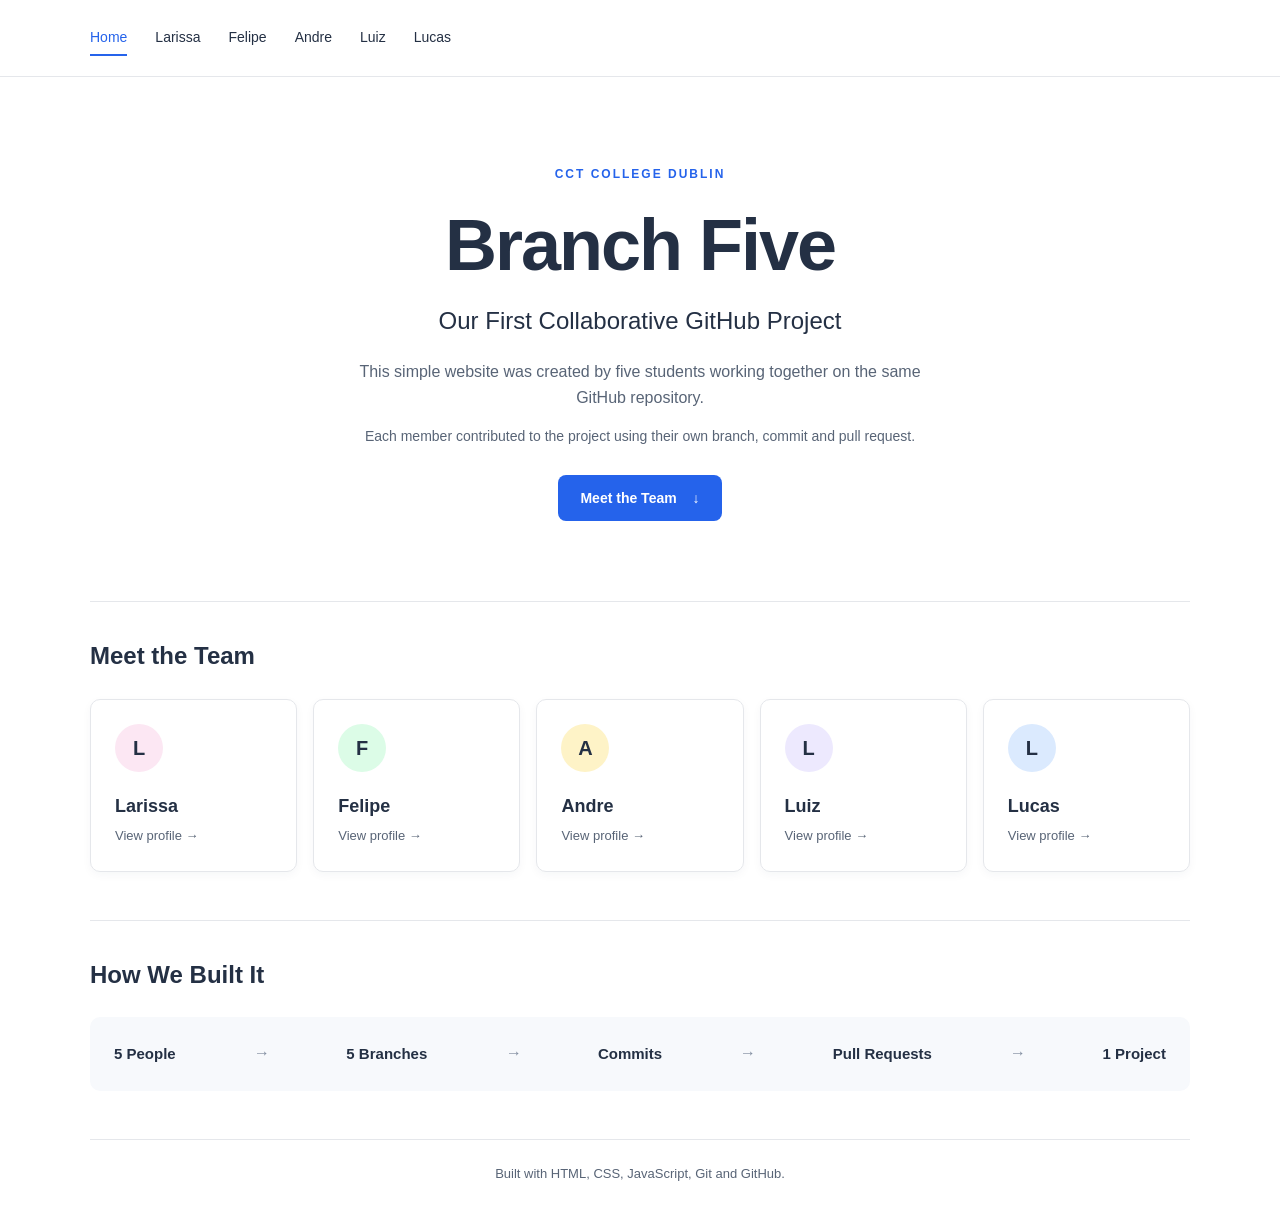
==== index.html @ 7213e7a7 "Create initial website structure" ====
<!DOCTYPE html>
<html lang="en">
<head>
    <meta charset="UTF-8">
    <meta name="viewport" content="width=device-width, initial-scale=1.0">
    <title>Branch Five | Our First Collaborative GitHub Project</title>
    <link rel="stylesheet" href="style.css">
    <script src="script.js" defer></script>
</head>
<body>
    <header>
        <nav class="container" aria-label="Main navigation">
            <a href="index.html" class="active" aria-current="page">Home</a>
            <a href="larissa.html">Larissa</a>
            <a href="felipe.html">Felipe</a>
            <a href="andre.html">Andre</a>
            <a href="luiz.html">Luiz</a>
            <a href="lucas.html">Lucas</a>
        </nav>
    </header>

    <main id="home-content">
        <section class="hero container">
            <p class="label">CCT COLLEGE DUBLIN</p>
            <h1>Branch Five</h1>
            <h2>Our First Collaborative GitHub Project</h2>
            <p>This simple website was created by five students working together on the same GitHub repository.</p>
            <p class="hero-note">Each member contributed to the project using their own branch, commit and pull request.</p>
            <a class="button" id="team-button" href="#team">Meet the Team <span aria-hidden="true">↓</span></a>
        </section>

        <section class="team-section container" id="team">
            <h2>Meet the Team</h2>
            <div class="team-cards">
                <a class="team-card" href="larissa.html">
                    <span class="initial" style="background: #FCE7F3;" aria-hidden="true">L</span>
                    <h3>Larissa</h3>
                    <p>View profile <span aria-hidden="true">→</span></p>
                </a>
                <a class="team-card" href="felipe.html">
                    <span class="initial" style="background: #DCFCE7;" aria-hidden="true">F</span>
                    <h3>Felipe</h3>
                    <p>View profile <span aria-hidden="true">→</span></p>
                </a>
                <a class="team-card" href="andre.html">
                    <span class="initial" style="background: #FEF3C7;" aria-hidden="true">A</span>
                    <h3>Andre</h3>
                    <p>View profile <span aria-hidden="true">→</span></p>
                </a>
                <a class="team-card" href="luiz.html">
                    <span class="initial" style="background: #EDE9FE;" aria-hidden="true">L</span>
                    <h3>Luiz</h3>
                    <p>View profile <span aria-hidden="true">→</span></p>
                </a>
                <a class="team-card" href="lucas.html">
                    <span class="initial" style="background: #DBEAFE;" aria-hidden="true">L</span>
                    <h3>Lucas</h3>
                    <p>View profile <span aria-hidden="true">→</span></p>
                </a>
            </div>
        </section>

        <section class="workflow container">
            <h2>How We Built It</h2>
            <div class="workflow-steps">
                <p>5 People</p>
                <span class="step-arrow" aria-hidden="true">↓</span>
                <p>5 Branches</p>
                <span class="step-arrow" aria-hidden="true">↓</span>
                <p>Commits</p>
                <span class="step-arrow" aria-hidden="true">↓</span>
                <p>Pull Requests</p>
                <span class="step-arrow" aria-hidden="true">↓</span>
                <p>1 Project</p>
            </div>
        </section>
    </main>

    <footer class="container">
        <p>Built with HTML, CSS, JavaScript, Git and GitHub.</p>
    </footer>
</body>
</html>
---- style.css ----
/* Reset */
* {
    box-sizing: border-box;
    margin: 0;
    padding: 0;
}

body {
    font-family: Arial, Helvetica, sans-serif;
    color: #243044;
    background: #ffffff;
    line-height: 1.6;
}

a {
    color: inherit;
    text-decoration: none;
}

.container {
    width: 90%;
    max-width: 1100px;
    margin: 0 auto;
}

h1, h2, h3 {
    line-height: 1.2;
}

a:focus-visible {
    outline: 3px solid #2563eb;
    outline-offset: 5px;
}

/* Navigation */
header {
    background: #ffffff;
    border-bottom: 1px solid #e5e7eb;
}

nav {
    min-height: 76px;
    display: flex;
    align-items: center;
    gap: 28px;
    flex-wrap: wrap;
    padding: 16px 0;
}

nav a {
    font-size: 14px;
    padding: 6px 0;
    border-bottom: 2px solid transparent;
    transition: color 0.2s;
}

nav a:hover, nav a.active {
    color: #2563eb;
    border-bottom-color: #2563eb;
}

/* Home */
.hero {
    padding-top: 88px;
    padding-bottom: 80px;
    max-width: 800px;
    text-align: center;
}

.label {
    font-size: 12px;
    letter-spacing: 2px;
    font-weight: bold;
    color: #2563eb;
    margin-bottom: 18px;
}

.hero h1 {
    font-size: 72px;
    letter-spacing: -2px;
    margin-bottom: 18px;
}

.hero h2 {
    font-size: 24px;
    font-weight: normal;
    margin-bottom: 24px;
}

.hero > p:not(.label) {
    max-width: 600px;
    margin-left: auto;
    margin-right: auto;
    color: #586476;
}

.hero-note {
    font-size: 14px;
    margin-top: 14px;
}

.button {
    display: inline-block;
    background: #2563eb;
    color: #ffffff;
    padding: 12px 22px;
    border-radius: 8px;
    margin-top: 28px;
    font-size: 14px;
    font-weight: bold;
    transition: background 0.2s, transform 0.2s;
}

.button span {
    margin-left: 12px;
}

.button:hover {
    background: #1d4ed8;
    transform: translateY(-2px);
}

.team-section, .workflow {
    padding-top: 40px;
    padding-bottom: 48px;
    border-top: 1px solid #e5e7eb;
}

.team-section h2, .workflow h2 {
    font-size: 24px;
    margin-bottom: 28px;
}

.workflow-steps {
    display: flex;
    align-items: center;
    justify-content: space-between;
    gap: 16px;
    padding: 24px;
    background: #f7f9fc;
    border-radius: 10px;
}

.workflow-steps p {
    font-size: 15px;
    font-weight: bold;
}

.step-arrow {
    color: #8490a2;
    transform: rotate(-90deg);
}

footer {
    border-top: 1px solid #e5e7eb;
    padding-top: 24px;
    padding-bottom: 24px;
    font-size: 13px;
    color: #586476;
    text-align: center;
}

/* Team Cards */
.team-cards {
    display: flex;
    gap: 16px;
    flex-wrap: wrap;
}

.team-card {
    flex: 1 1 150px;
    padding: 24px;
    border: 1px solid #e5e7eb;
    border-radius: 10px;
    box-shadow: 0 3px 10px rgba(36, 48, 68, 0.04);
    transition: transform 0.2s, box-shadow 0.2s;
}

.team-card:hover {
    transform: translateY(-3px);
    box-shadow: 0 6px 16px rgba(36, 48, 68, 0.08);
}

.initial {
    display: flex;
    align-items: center;
    justify-content: center;
    width: 48px;
    height: 48px;
    border-radius: 50%;
    font-size: 20px;
    font-weight: bold;
    margin-bottom: 24px;
}

.team-card h3 {
    font-size: 18px;
    margin-bottom: 8px;
}

.team-card p {
    font-size: 13px;
    color: #586476;
}

/* Profile Pages */
.profile-page {
    min-height: calc(100vh - 76px);
    display: flex;
    align-items: center;
    padding: 60px 0;
    background: var(--page-color);
}

.profile-container {
    display: flex;
    align-items: center;
    justify-content: center;
    gap: 50px;
}

.profile-photo {
    width: 300px;
    height: 300px;
    object-fit: cover;
    border-radius: 20px;
    box-shadow: 0 6px 20px rgba(36, 48, 68, 0.08);
}

.profile-content {
    max-width: 500px;
}

.profile-content h1 {
    font-size: 48px;
    margin-bottom: 20px;
}

.profile-text {
    font-size: 18px;
}

/* Animations */
/* O conteúdo continua visível mesmo se o JavaScript estiver desativado. */
#home-content.is-visible {
    animation: fade-in 0.3s ease-out;
}

@keyframes fade-in {
    from {
        opacity: 0;
        transform: translateY(8px);
    }
    to {
        opacity: 1;
        transform: translateY(0);
    }
}

@media (prefers-reduced-motion: reduce) {
    #home-content.is-visible {
        animation: none;
    }

    a {
        transition: none;
    }
}

/* Mobile */
@media (max-width: 700px) {
    nav {
        gap: 8px 20px;
        justify-content: center;
    }

    .hero {
        padding-top: 56px;
        padding-bottom: 56px;
    }

    .hero h1 {
        font-size: 48px;
    }

    .hero h2 {
        font-size: 21px;
    }

    .team-card {
        flex-basis: 130px;
    }

    .workflow-steps {
        flex-direction: column;
    }

    .step-arrow {
        transform: none;
    }

    .profile-container {
        flex-direction: column;
        gap: 30px;
        text-align: center;
    }

    .profile-photo {
        width: 260px;
        height: 260px;
        max-width: 100%;
    }

    .profile-content h1 {
        font-size: 40px;
    }
}
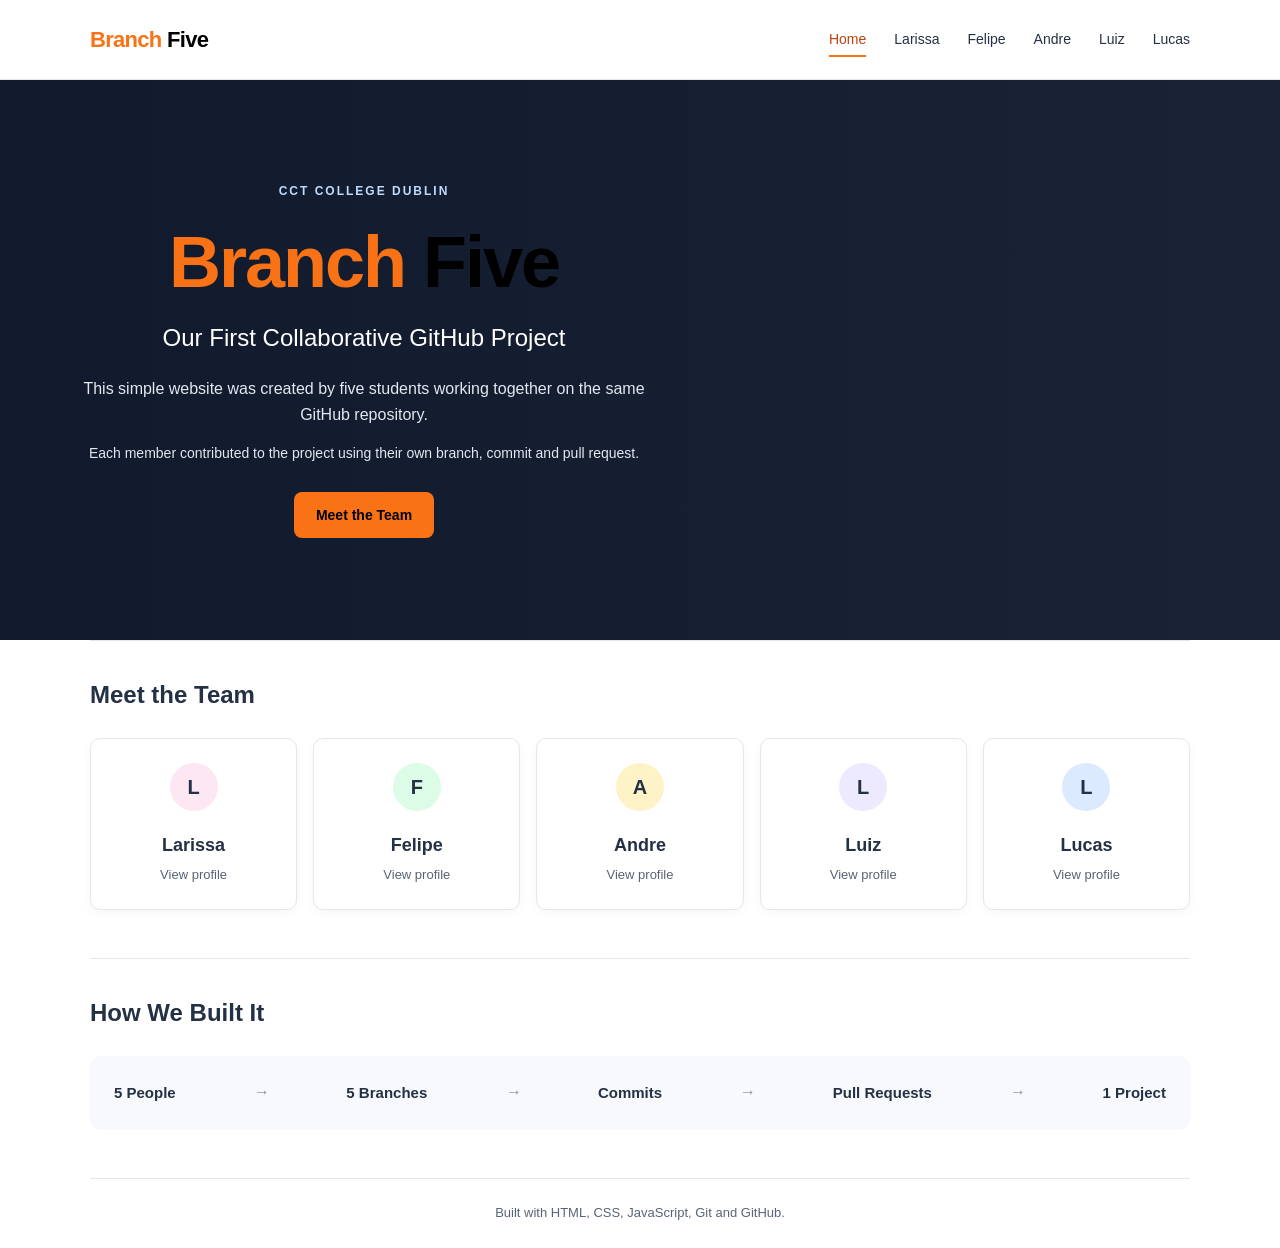
==== commit 3be41276: "New home" ====
--- a/index.html
+++ b/index.html
@@ -5,11 +5,109 @@
     <meta name="viewport" content="width=device-width, initial-scale=1.0">
     <title>Branch Five | Our First Collaborative GitHub Project</title>
     <link rel="stylesheet" href="style.css">
+    <style>
+        .hero .button {
+            background: #f97316;
+            color: #000000;
+        }
+
+        .hero .button:hover {
+            background: #fb923c;
+        }
+
+        .hero {
+            position: relative;
+            isolation: isolate;
+            overflow: hidden;
+            width: 100%;
+            max-width: none;
+            min-height: 560px;
+            display: flex;
+            align-items: center;
+            padding: 80px 0;
+            background: #1e293b;
+            color: #ffffff;
+            text-align: center;
+        }
+
+        .hero::after {
+            content: "";
+            position: absolute;
+            inset: 0;
+            z-index: -1;
+            background: linear-gradient(90deg, rgba(15, 23, 42, 0.85), rgba(15, 23, 42, 0.3));
+            pointer-events: none;
+        }
+
+        .hero-text {
+            min-width: 0;
+            width: 50%;
+            max-width: 600px;
+            margin-left: 5%;
+            margin-right: auto;
+        }
+
+        .hero h1 {
+            color: #f97316;
+        }
+
+        .hero h1 span {
+            color: #000000;
+        }
+
+        .hero-text h2,
+        .hero-text > p {
+            max-width: 600px;
+            margin-left: auto;
+            margin-right: auto;
+        }
+
+        .hero-text .label {
+            color: #bfdbfe;
+        }
+
+        .hero-text > p:not(.label) {
+            color: #e2e8f0;
+        }
+
+        .hero-video {
+            position: absolute;
+            inset: 0;
+            z-index: -2;
+            width: 100%;
+            height: 100%;
+            object-fit: cover;
+            pointer-events: none;
+        }
+
+        @media (max-width: 700px) {
+            .hero-text {
+                width: 90%;
+                margin-left: auto;
+                margin-right: auto;
+            }
+
+            .hero {
+                min-height: 520px;
+                padding: 56px 0;
+            }
+        }
+
+        .team-card {
+            text-align: center;
+        }
+
+        .team-card .initial {
+            margin-left: auto;
+            margin-right: auto;
+        }
+    </style>
     <script src="script.js" defer></script>
 </head>
 <body>
     <header>
         <nav class="container" aria-label="Main navigation">
+            <a href="index.html" class="nav-brand" aria-label="Branch Five home">Branch <span>Five</span></a>
             <a href="index.html" class="active" aria-current="page">Home</a>
             <a href="larissa.html">Larissa</a>
             <a href="felipe.html">Felipe</a>
@@ -21,12 +119,17 @@
 
     <main id="home-content">
         <section class="hero container">
-            <p class="label">CCT COLLEGE DUBLIN</p>
-            <h1>Branch Five</h1>
-            <h2>Our First Collaborative GitHub Project</h2>
-            <p>This simple website was created by five students working together on the same GitHub repository.</p>
-            <p class="hero-note">Each member contributed to the project using their own branch, commit and pull request.</p>
-            <a class="button" id="team-button" href="#team">Meet the Team <span aria-hidden="true">↓</span></a>
+            <div class="hero-text container">
+                <p class="label">CCT COLLEGE DUBLIN</p>
+                <h1>Branch <span>Five</span></h1>
+                <h2>Our First Collaborative GitHub Project</h2>
+                <p>This simple website was created by five students working together on the same GitHub repository.</p>
+                <p class="hero-note">Each member contributed to the project using their own branch, commit and pull request.</p>
+                <a class="button" id="team-button" href="#team">Meet the Team</a>
+            </div>
+            <video class="hero-video" autoplay muted loop playsinline aria-hidden="true">
+                <source src="images/hero.mp4" type="video/mp4">
+            </video>
         </section>
 
         <section class="team-section container" id="team">
@@ -35,27 +138,27 @@
                 <a class="team-card" href="larissa.html">
                     <span class="initial" style="background: #FCE7F3;" aria-hidden="true">L</span>
                     <h3>Larissa</h3>
-                    <p>View profile <span aria-hidden="true">→</span></p>
+                    <p>View profile</p>
                 </a>
                 <a class="team-card" href="felipe.html">
                     <span class="initial" style="background: #DCFCE7;" aria-hidden="true">F</span>
                     <h3>Felipe</h3>
-                    <p>View profile <span aria-hidden="true">→</span></p>
+                    <p>View profile</p>
                 </a>
                 <a class="team-card" href="andre.html">
                     <span class="initial" style="background: #FEF3C7;" aria-hidden="true">A</span>
                     <h3>Andre</h3>
-                    <p>View profile <span aria-hidden="true">→</span></p>
+                    <p>View profile</p>
                 </a>
                 <a class="team-card" href="luiz.html">
                     <span class="initial" style="background: #EDE9FE;" aria-hidden="true">L</span>
                     <h3>Luiz</h3>
-                    <p>View profile <span aria-hidden="true">→</span></p>
+                    <p>View profile</p>
                 </a>
                 <a class="team-card" href="lucas.html">
                     <span class="initial" style="background: #DBEAFE;" aria-hidden="true">L</span>
                     <h3>Lucas</h3>
-                    <p>View profile <span aria-hidden="true">→</span></p>
+                    <p>View profile</p>
                 </a>
             </div>
         </section>
--- a/style.css
+++ b/style.css
@@ -50,13 +50,71 @@
 nav a {
     font-size: 14px;
     padding: 6px 0;
-    border-bottom: 2px solid transparent;
-    transition: color 0.2s;
-}
-
-nav a:hover, nav a.active {
-    color: #2563eb;
-    border-bottom-color: #2563eb;
+}
+
+nav {
+    justify-content: flex-start;
+}
+
+nav .nav-brand {
+    font-size: 22px;
+    font-weight: bold;
+    letter-spacing: -0.7px;
+    color: #f97316;
+    margin-right: auto;
+    white-space: nowrap;
+}
+
+nav .nav-brand span {
+    color: #000000;
+}
+
+nav .nav-brand::after {
+    content: none;
+}
+
+@media (max-width: 700px) {
+    nav .nav-brand {
+        flex-basis: 100%;
+        margin-right: 0;
+    }
+}
+
+nav a {
+    position: relative;
+    border-bottom: none;
+    transition: color 0.2s ease;
+}
+
+nav a::after {
+    content: "";
+    position: absolute;
+    bottom: 0;
+    left: 0;
+    width: 100%;
+    height: 2px;
+    background: #f97316;
+    transform: scaleX(0);
+    transition: transform 0.2s ease;
+}
+
+nav a:hover,
+nav a:focus-visible,
+nav a.active {
+    color: #c2410c;
+}
+
+nav a:hover::after,
+nav a:focus-visible::after,
+nav a.active::after {
+    transform: scaleX(1);
+}
+
+@media (prefers-reduced-motion: reduce) {
+    nav a,
+    nav a::after {
+        transition: none;
+    }
 }
 
 /* Home */
@@ -271,7 +329,7 @@
 @media (max-width: 700px) {
     nav {
         gap: 8px 20px;
-        justify-content: center;
+        justify-content: flex-start;
     }
 
     .hero {
